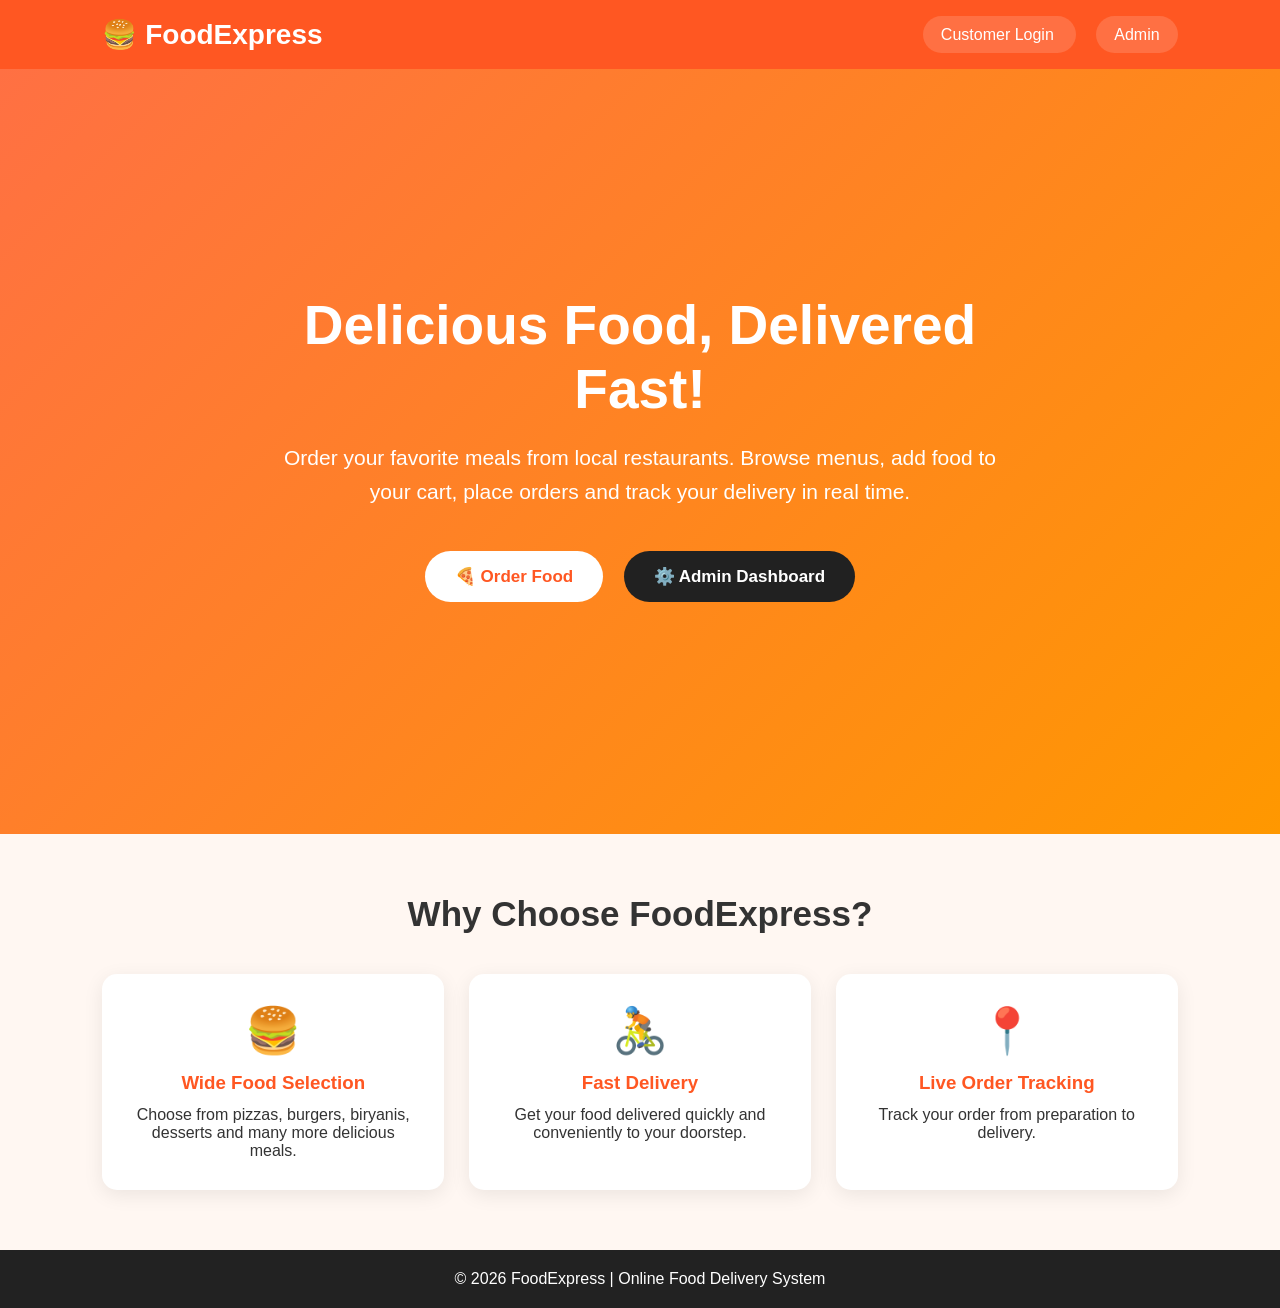
==== admin.html @ 4112fac6 "Initial commit - OFD System" ====
<!DOCTYPE html>
<html lang="en">

<head>
    <meta charset="UTF-8">
    <meta name="viewport" content="width=device-width, initial-scale=1.0">

    <title>FoodExpress - Online Food Delivery</title>

    <style>
        * {
            margin: 0;
            padding: 0;
            box-sizing: border-box;
            font-family: Arial, sans-serif;
        }

        body {
            background: #fff7f2;
            color: #333;
        }

        .navbar {
            background: #ff5722;
            color: white;
            padding: 18px 8%;
            display: flex;
            justify-content: space-between;
            align-items: center;
        }

        .logo {
            font-size: 28px;
            font-weight: bold;
        }

        .nav-buttons a {
            color: white;
            text-decoration: none;
            margin-left: 20px;
            padding: 10px 18px;
            border-radius: 20px;
            background: rgba(255,255,255,0.15);
        }

        .nav-buttons a:hover {
            background: white;
            color: #ff5722;
        }

        .hero {
            min-height: 85vh;
            display: flex;
            align-items: center;
            justify-content: center;
            text-align: center;
            padding: 40px 20px;
            background: linear-gradient(135deg, #ff7043, #ff9800);
            color: white;
        }

        .hero-content {
            max-width: 750px;
        }

        .hero h1 {
            font-size: 55px;
            margin-bottom: 20px;
        }

        .hero p {
            font-size: 21px;
            line-height: 1.6;
            margin-bottom: 35px;
        }

        .btn {
            display: inline-block;
            padding: 15px 30px;
            border-radius: 30px;
            text-decoration: none;
            font-size: 17px;
            font-weight: bold;
            margin: 8px;
            cursor: pointer;
            border: none;
        }

        .customer-btn {
            background: white;
            color: #ff5722;
        }

        .admin-btn {
            background: #212121;
            color: white;
        }

        .features {
            padding: 60px 8%;
            text-align: center;
        }

        .features h2 {
            font-size: 35px;
            margin-bottom: 40px;
        }

        .feature-container {
            display: grid;
            grid-template-columns: repeat(3, 1fr);
            gap: 25px;
        }

        .feature {
            background: white;
            padding: 30px;
            border-radius: 15px;
            box-shadow: 0 5px 20px rgba(0,0,0,0.08);
        }

        .feature .icon {
            font-size: 45px;
            margin-bottom: 15px;
        }

        .feature h3 {
            margin-bottom: 12px;
            color: #ff5722;
        }

        footer {
            background: #222;
            color: white;
            text-align: center;
            padding: 20px;
        }

        @media(max-width: 768px) {

            .navbar {
                padding: 15px 5%;
            }

            .nav-buttons a {
                margin-left: 5px;
                padding: 8px 10px;
            }

            .hero h1 {
                font-size: 40px;
            }

            .feature-container {
                grid-template-columns: 1fr;
            }
        }
    </style>
</head>

<body>

    <nav class="navbar">

        <div class="logo">
            🍔 FoodExpress
        </div>

        <div class="nav-buttons">

            <a href="login.html">
                Customer Login
            </a>

            <a href="admin.html">
                Admin
            </a>

        </div>

    </nav>


    <section class="hero">

        <div class="hero-content">

            <h1>
                Delicious Food, Delivered Fast!
            </h1>

            <p>
                Order your favorite meals from local restaurants.
                Browse menus, add food to your cart, place orders
                and track your delivery in real time.
            </p>

            <a href="login.html" class="btn customer-btn">
                🍕 Order Food
            </a>

            <a href="admin.html" class="btn admin-btn">
                ⚙️ Admin Dashboard
            </a>

        </div>

    </section>


    <section class="features">

        <h2>
            Why Choose FoodExpress?
        </h2>

        <div class="feature-container">

            <div class="feature">

                <div class="icon">
                    🍔
                </div>

                <h3>
                    Wide Food Selection
                </h3>

                <p>
                    Choose from pizzas, burgers, biryanis,
                    desserts and many more delicious meals.
                </p>

            </div>


            <div class="feature">

                <div class="icon">
                    🚴
                </div>

                <h3>
                    Fast Delivery
                </h3>

                <p>
                    Get your food delivered quickly and
                    conveniently to your doorstep.
                </p>

            </div>


            <div class="feature">

                <div class="icon">
                    📍
                </div>

                <h3>
                    Live Order Tracking
                </h3>

                <p>
                    Track your order from preparation
                    to delivery.
                </p>

            </div>

        </div>

    </section>


    <footer>

        <p>
            © 2026 FoodExpress | Online Food Delivery System
        </p>

    </footer>

</body>

</html>
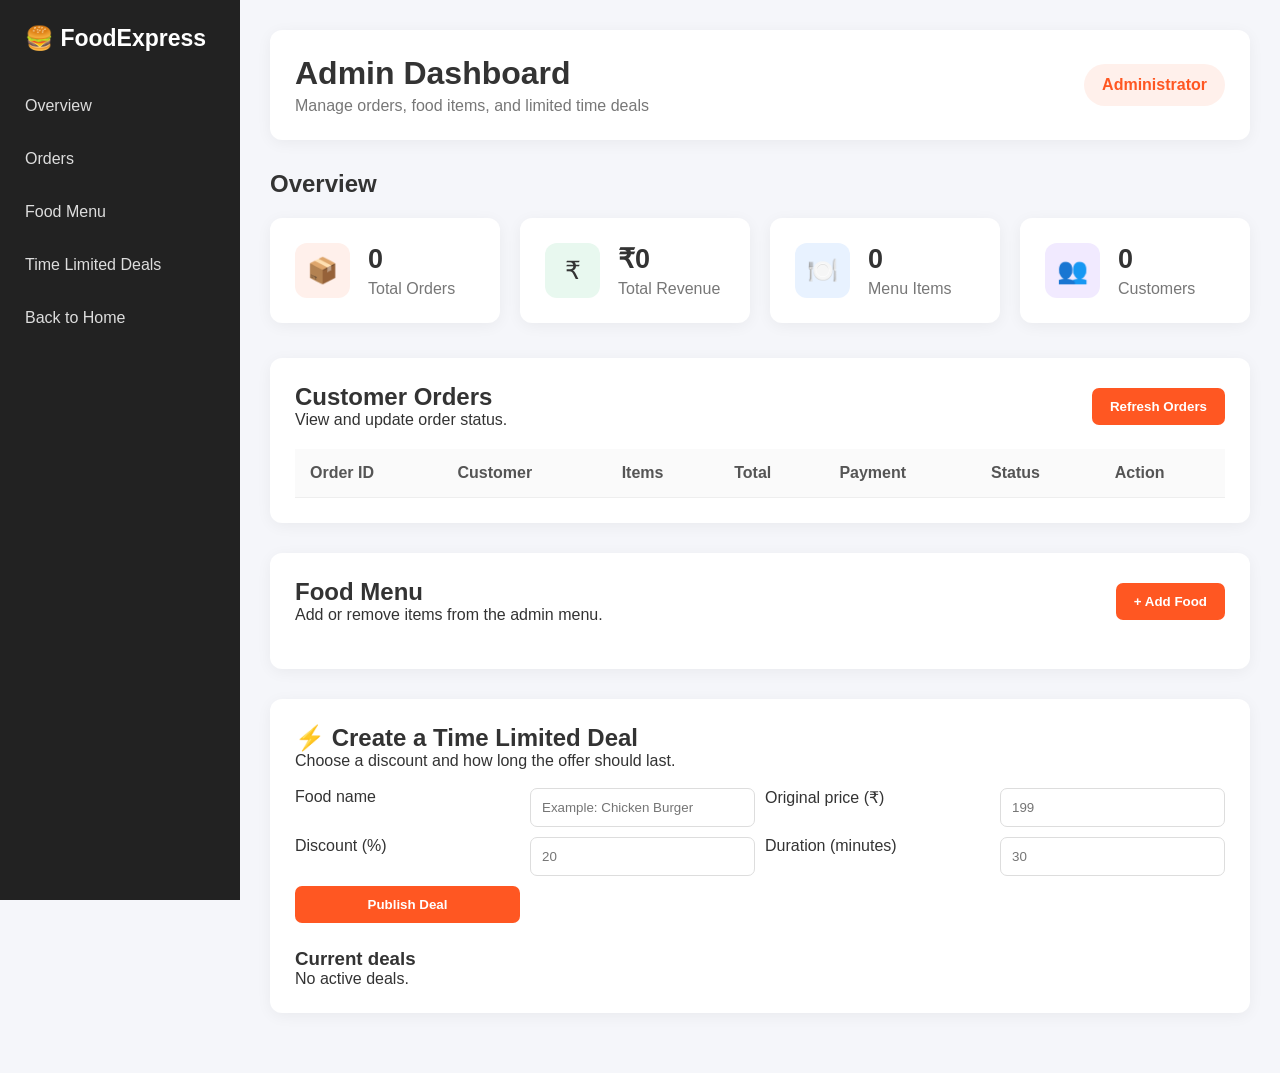
==== commit 391ee20c: "Add timed discount deals" ====
--- a/admin.html
+++ b/admin.html
@@ -1,287 +1,142 @@
 <!DOCTYPE html>
 <html lang="en">
+<head>
+  <meta charset="UTF-8">
+  <meta name="viewport" content="width=device-width, initial-scale=1.0">
+  <title>FoodExpress Admin Dashboard</title>
+  <link rel="stylesheet" href="admin.css">
+  <script src="admin.js" defer></script>
+</head>
+<body>
+  <aside class="sidebar">
+    <div class="admin-logo">🍔 FoodExpress</div>
+    <ul>
+      <li><a href="#overview">Overview</a></li>
+      <li><a href="#orders">Orders</a></li>
+      <li><a href="#menu">Food Menu</a></li>
+      <li><a href="#deals">Time Limited Deals</a></li>
+      <li><a href="index.html">Back to Home</a></li>
+    </ul>
+  </aside>
 
-<head>
-    <meta charset="UTF-8">
-    <meta name="viewport" content="width=device-width, initial-scale=1.0">
+  <main class="main-content">
+    <header class="top-header">
+      <div>
+        <h1>Admin Dashboard</h1>
+        <p>Manage orders, food items, and limited time deals</p>
+      </div>
+      <div class="admin-profile">Administrator</div>
+    </header>
 
-    <title>FoodExpress - Online Food Delivery</title>
-
-    <style>
-        * {
-            margin: 0;
-            padding: 0;
-            box-sizing: border-box;
-            font-family: Arial, sans-serif;
-        }
-
-        body {
-            background: #fff7f2;
-            color: #333;
-        }
-
-        .navbar {
-            background: #ff5722;
-            color: white;
-            padding: 18px 8%;
-            display: flex;
-            justify-content: space-between;
-            align-items: center;
-        }
-
-        .logo {
-            font-size: 28px;
-            font-weight: bold;
-        }
-
-        .nav-buttons a {
-            color: white;
-            text-decoration: none;
-            margin-left: 20px;
-            padding: 10px 18px;
-            border-radius: 20px;
-            background: rgba(255,255,255,0.15);
-        }
-
-        .nav-buttons a:hover {
-            background: white;
-            color: #ff5722;
-        }
-
-        .hero {
-            min-height: 85vh;
-            display: flex;
-            align-items: center;
-            justify-content: center;
-            text-align: center;
-            padding: 40px 20px;
-            background: linear-gradient(135deg, #ff7043, #ff9800);
-            color: white;
-        }
-
-        .hero-content {
-            max-width: 750px;
-        }
-
-        .hero h1 {
-            font-size: 55px;
-            margin-bottom: 20px;
-        }
-
-        .hero p {
-            font-size: 21px;
-            line-height: 1.6;
-            margin-bottom: 35px;
-        }
-
-        .btn {
-            display: inline-block;
-            padding: 15px 30px;
-            border-radius: 30px;
-            text-decoration: none;
-            font-size: 17px;
-            font-weight: bold;
-            margin: 8px;
-            cursor: pointer;
-            border: none;
-        }
-
-        .customer-btn {
-            background: white;
-            color: #ff5722;
-        }
-
-        .admin-btn {
-            background: #212121;
-            color: white;
-        }
-
-        .features {
-            padding: 60px 8%;
-            text-align: center;
-        }
-
-        .features h2 {
-            font-size: 35px;
-            margin-bottom: 40px;
-        }
-
-        .feature-container {
-            display: grid;
-            grid-template-columns: repeat(3, 1fr);
-            gap: 25px;
-        }
-
-        .feature {
-            background: white;
-            padding: 30px;
-            border-radius: 15px;
-            box-shadow: 0 5px 20px rgba(0,0,0,0.08);
-        }
-
-        .feature .icon {
-            font-size: 45px;
-            margin-bottom: 15px;
-        }
-
-        .feature h3 {
-            margin-bottom: 12px;
-            color: #ff5722;
-        }
-
-        footer {
-            background: #222;
-            color: white;
-            text-align: center;
-            padding: 20px;
-        }
-
-        @media(max-width: 768px) {
-
-            .navbar {
-                padding: 15px 5%;
-            }
-
-            .nav-buttons a {
-                margin-left: 5px;
-                padding: 8px 10px;
-            }
-
-            .hero h1 {
-                font-size: 40px;
-            }
-
-            .feature-container {
-                grid-template-columns: 1fr;
-            }
-        }
-    </style>
-</head>
-
-<body>
-
-    <nav class="navbar">
-
-        <div class="logo">
-            🍔 FoodExpress
-        </div>
-
-        <div class="nav-buttons">
-
-            <a href="login.html">
-                Customer Login
-            </a>
-
-            <a href="admin.html">
-                Admin
-            </a>
-
-        </div>
-
-    </nav>
-
-
-    <section class="hero">
-
-        <div class="hero-content">
-
-            <h1>
-                Delicious Food, Delivered Fast!
-            </h1>
-
-            <p>
-                Order your favorite meals from local restaurants.
-                Browse menus, add food to your cart, place orders
-                and track your delivery in real time.
-            </p>
-
-            <a href="login.html" class="btn customer-btn">
-                🍕 Order Food
-            </a>
-
-            <a href="admin.html" class="btn admin-btn">
-                ⚙️ Admin Dashboard
-            </a>
-
-        </div>
-
+    <section class="dashboard-section" id="overview">
+      <h2>Overview</h2>
+      <div class="stats-container">
+        <article class="stat-card">
+          <div class="stat-icon orange">📦</div>
+          <div><h3 id="totalOrders">0</h3><p>Total Orders</p></div>
+        </article>
+        <article class="stat-card">
+          <div class="stat-icon green">₹</div>
+          <div><h3 id="totalRevenue">₹0</h3><p>Total Revenue</p></div>
+        </article>
+        <article class="stat-card">
+          <div class="stat-icon blue">🍽️</div>
+          <div><h3 id="totalMenuItems">0</h3><p>Menu Items</p></div>
+        </article>
+        <article class="stat-card">
+          <div class="stat-icon purple">👥</div>
+          <div><h3 id="totalCustomers">0</h3><p>Customers</p></div>
+        </article>
+      </div>
     </section>
 
+    <section class="admin-section" id="orders">
+      <div class="section-heading">
+        <div>
+          <h2>Customer Orders</h2>
+          <p>View and update order status.</p>
+        </div>
+        <button class="refresh-btn" onclick="loadOrders()">Refresh Orders</button>
+      </div>
 
-    <section class="features">
-
-        <h2>
-            Why Choose FoodExpress?
-        </h2>
-
-        <div class="feature-container">
-
-            <div class="feature">
-
-                <div class="icon">
-                    🍔
-                </div>
-
-                <h3>
-                    Wide Food Selection
-                </h3>
-
-                <p>
-                    Choose from pizzas, burgers, biryanis,
-                    desserts and many more delicious meals.
-                </p>
-
-            </div>
-
-
-            <div class="feature">
-
-                <div class="icon">
-                    🚴
-                </div>
-
-                <h3>
-                    Fast Delivery
-                </h3>
-
-                <p>
-                    Get your food delivered quickly and
-                    conveniently to your doorstep.
-                </p>
-
-            </div>
-
-
-            <div class="feature">
-
-                <div class="icon">
-                    📍
-                </div>
-
-                <h3>
-                    Live Order Tracking
-                </h3>
-
-                <p>
-                    Track your order from preparation
-                    to delivery.
-                </p>
-
-            </div>
-
-        </div>
-
+      <div class="table-container">
+        <table>
+          <thead>
+            <tr>
+              <th>Order ID</th>
+              <th>Customer</th>
+              <th>Items</th>
+              <th>Total</th>
+              <th>Payment</th>
+              <th>Status</th>
+              <th>Action</th>
+            </tr>
+          </thead>
+          <tbody id="ordersTable"></tbody>
+        </table>
+      </div>
     </section>
 
+    <section class="admin-section" id="menu">
+      <div class="section-heading">
+        <div>
+          <h2>Food Menu</h2>
+          <p>Add or remove items from the admin menu.</p>
+        </div>
+        <button class="add-food-btn" onclick="openAddFood()">+ Add Food</button>
+      </div>
+      <div class="admin-food-container" id="adminFoodContainer"></div>
+    </section>
 
-    <footer>
+    <section class="admin-section" id="deals">
+      <h2>⚡ Create a Time Limited Deal</h2>
+      <p>Choose a discount and how long the offer should last.</p>
 
-        <p>
-            © 2026 FoodExpress | Online Food Delivery System
-        </p>
+      <form id="dealForm" class="deal-form">
+        <label for="dealName">Food name</label>
+        <input id="dealName" type="text" placeholder="Example: Chicken Burger" required>
 
-    </footer>
+        <label for="dealPrice">Original price (₹)</label>
+        <input id="dealPrice" type="number" min="1" placeholder="199" required>
 
+        <label for="dealDiscount">Discount (%)</label>
+        <input id="dealDiscount" type="number" min="1" max="90" placeholder="20" required>
+
+        <label for="dealMinutes">Duration (minutes)</label>
+        <input id="dealMinutes" type="number" min="1" placeholder="30" required>
+
+        <button class="add-food-btn" type="submit">Publish Deal</button>
+      </form>
+
+      <h3>Current deals</h3>
+      <div id="adminDeals"></div>
+    </section>
+  </main>
+
+  <div class="modal" id="foodModal">
+    <div class="modal-content">
+      <span class="close" onclick="closeFoodModal()" aria-label="Close">&times;</span>
+      <h2>Add Food Item</h2>
+
+      <form id="foodForm" onsubmit="addFood(event)">
+        <label for="foodName">Food name</label>
+        <input id="foodName" type="text" required>
+
+        <label for="foodCategory">Category</label>
+        <input id="foodCategory" type="text" placeholder="Pizza, Burger, Dessert…" required>
+
+        <label for="foodRestaurant">Restaurant</label>
+        <input id="foodRestaurant" type="text" required>
+
+        <label for="foodPrice">Price (₹)</label>
+        <input id="foodPrice" type="number" min="1" required>
+
+        <label for="foodEmoji">Food emoji</label>
+        <input id="foodEmoji" type="text" placeholder="🍕" required>
+
+        <button class="save-btn" type="submit">Save Food Item</button>
+      </form>
+    </div>
+  </div>
 </body>
-
 </html>
--- a/admin.css
+++ b/admin.css
@@ -0,0 +1,558 @@
+* {
+    margin: 0;
+    padding: 0;
+    box-sizing: border-box;
+    font-family: Arial, sans-serif;
+}
+
+body {
+    background: #f5f6fa;
+    color: #333;
+}
+
+
+/* SIDEBAR */
+
+.sidebar {
+    position: fixed;
+    left: 0;
+    top: 0;
+
+    width: 240px;
+    height: 100vh;
+
+    background: #222;
+
+    color: white;
+
+    padding: 25px 0;
+
+    z-index: 100;
+}
+
+.admin-logo {
+    font-size: 23px;
+    font-weight: bold;
+    padding: 0 25px 30px;
+}
+
+.sidebar ul {
+    list-style: none;
+}
+
+.sidebar li {
+    margin-bottom: 5px;
+}
+
+.sidebar a {
+    display: block;
+    color: #ddd;
+    text-decoration: none;
+    padding: 15px 25px;
+}
+
+.sidebar a:hover {
+    background: #ff5722;
+    color: white;
+}
+
+
+/* MAIN */
+
+.main-content {
+    margin-left: 240px;
+    padding: 30px;
+}
+
+
+/* HEADER */
+
+.top-header {
+    background: white;
+
+    padding: 25px;
+
+    border-radius: 12px;
+
+    display: flex;
+
+    justify-content: space-between;
+
+    align-items: center;
+
+    margin-bottom: 30px;
+
+    box-shadow:
+        0 3px 15px rgba(0,0,0,0.05);
+}
+
+.top-header h1 {
+    margin-bottom: 5px;
+}
+
+.top-header p {
+    color: #777;
+}
+
+.admin-profile {
+    background: #fff0eb;
+    color: #ff5722;
+    padding: 12px 18px;
+    border-radius: 25px;
+    font-weight: bold;
+}
+
+
+/* DASHBOARD */
+
+.dashboard-section {
+    margin-bottom: 35px;
+}
+
+.dashboard-section h2 {
+    margin-bottom: 20px;
+}
+
+.stats-container {
+    display: grid;
+
+    grid-template-columns:
+        repeat(4, 1fr);
+
+    gap: 20px;
+}
+
+.stat-card {
+    background: white;
+
+    padding: 25px;
+
+    border-radius: 12px;
+
+    display: flex;
+
+    align-items: center;
+
+    gap: 18px;
+
+    box-shadow:
+        0 3px 15px rgba(0,0,0,0.05);
+}
+
+.stat-card h3 {
+    font-size: 27px;
+    margin-bottom: 5px;
+}
+
+.stat-card p {
+    color: #777;
+}
+
+.stat-icon {
+    width: 55px;
+    height: 55px;
+
+    display: flex;
+
+    align-items: center;
+
+    justify-content: center;
+
+    border-radius: 12px;
+
+    font-size: 25px;
+}
+
+.orange {
+    background: #fff0eb;
+}
+
+.green {
+    background: #e8f8ef;
+}
+
+.blue {
+    background: #e8f2ff;
+}
+
+.purple {
+    background: #f1eaff;
+}
+
+
+/* SECTIONS */
+
+.admin-section {
+    background: white;
+
+    padding: 25px;
+
+    border-radius: 12px;
+
+    margin-bottom: 30px;
+
+    box-shadow:
+        0 3px 15px rgba(0,0,0,0.05);
+}
+
+.section-heading {
+    display: flex;
+
+    justify-content: space-between;
+
+    align-items: center;
+
+    margin-bottom: 20px;
+}
+
+
+/* BUTTONS */
+
+.refresh-btn,
+.add-food-btn {
+    border: none;
+
+    background: #ff5722;
+
+    color: white;
+
+    padding: 11px 18px;
+
+    border-radius: 7px;
+
+    cursor: pointer;
+
+    font-weight: bold;
+}
+
+.refresh-btn:hover,
+.add-food-btn:hover {
+    background: #e64a19;
+}
+
+
+/* TABLE */
+
+.table-container {
+    overflow-x: auto;
+}
+
+table {
+    width: 100%;
+
+    border-collapse: collapse;
+}
+
+th,
+td {
+    padding: 15px;
+
+    text-align: left;
+
+    border-bottom: 1px solid #eee;
+}
+
+th {
+    background: #fafafa;
+    color: #555;
+}
+
+td {
+    font-size: 14px;
+}
+
+
+/* STATUS */
+
+.status-select {
+    padding: 7px;
+
+    border: 1px solid #ddd;
+
+    border-radius: 6px;
+
+    outline: none;
+}
+
+.status-select:focus {
+    border-color: #ff5722;
+}
+
+
+/* MENU */
+
+.admin-food-container {
+    display: grid;
+
+    grid-template-columns:
+        repeat(4, 1fr);
+
+    gap: 20px;
+}
+
+.admin-food-card {
+    border: 1px solid #eee;
+
+    border-radius: 12px;
+
+    padding: 20px;
+
+    text-align: center;
+}
+
+.admin-food-image {
+    font-size: 60px;
+
+    background: #fff5f0;
+
+    padding: 20px;
+
+    border-radius: 10px;
+
+    margin-bottom: 15px;
+}
+
+.admin-food-card h3 {
+    margin-bottom: 8px;
+}
+
+.admin-food-card p {
+    color: #777;
+    margin-bottom: 8px;
+}
+
+.food-price {
+    color: #ff5722;
+
+    font-size: 20px;
+
+    font-weight: bold;
+
+    margin-bottom: 15px;
+}
+
+.delete-btn {
+    border: none;
+
+    background: #e53935;
+
+    color: white;
+
+    padding: 8px 15px;
+
+    border-radius: 6px;
+
+    cursor: pointer;
+}
+
+.delete-btn:hover {
+    background: #c62828;
+}
+
+
+/* MODAL */
+
+.modal {
+    display: none;
+
+    position: fixed;
+
+    z-index: 200;
+
+    left: 0;
+
+    top: 0;
+
+    width: 100%;
+
+    height: 100%;
+
+    background: rgba(0,0,0,0.6);
+}
+
+.modal-content {
+    background: white;
+
+    width: 90%;
+
+    max-width: 500px;
+
+    margin: 70px auto;
+
+    padding: 30px;
+
+    border-radius: 12px;
+
+    position: relative;
+}
+
+.close {
+    position: absolute;
+
+    right: 20px;
+
+    top: 15px;
+
+    font-size: 30px;
+
+    cursor: pointer;
+}
+
+.modal-content h2 {
+    margin-bottom: 20px;
+}
+
+.modal-content form {
+    display: flex;
+
+    flex-direction: column;
+
+    gap: 10px;
+}
+
+.modal-content label {
+    font-weight: bold;
+
+    margin-top: 8px;
+}
+
+.modal-content input,
+.modal-content select {
+    padding: 12px;
+
+    border: 1px solid #ddd;
+
+    border-radius: 7px;
+
+    outline: none;
+}
+
+.save-btn {
+    margin-top: 15px;
+
+    padding: 13px;
+
+    background: #ff5722;
+
+    color: white;
+
+    border: none;
+
+    border-radius: 7px;
+
+    cursor: pointer;
+
+    font-weight: bold;
+}
+
+
+/* RESPONSIVE */
+
+@media(max-width: 1100px) {
+
+    .stats-container {
+        grid-template-columns:
+            repeat(2, 1fr);
+    }
+
+    .admin-food-container {
+        grid-template-columns:
+            repeat(2, 1fr);
+    }
+
+}
+
+
+@media(max-width: 700px) {
+
+    .sidebar {
+        position: relative;
+
+        width: 100%;
+
+        height: auto;
+    }
+
+    .sidebar ul {
+        display: flex;
+
+        overflow-x: auto;
+    }
+
+    .sidebar li {
+        white-space: nowrap;
+    }
+
+    .main-content {
+        margin-left: 0;
+
+        padding: 15px;
+    }
+
+    .top-header {
+        flex-direction: column;
+
+        align-items: flex-start;
+
+        gap: 15px;
+    }
+
+    .stats-container {
+        grid-template-columns: 1fr;
+    }
+
+    .admin-food-container {
+        grid-template-columns: 1fr;
+    }
+
+}
+.deal-form {
+  display: grid;
+  grid-template-columns: repeat(auto-fit, minmax(180px, 1fr));
+  gap: 10px;
+  margin: 18px 0 25px;
+}
+
+.deal-form input {
+  padding: 11px;
+  border: 1px solid #ddd;
+  border-radius: 7px;
+}
+
+.deal-row,
+.limited-deal-card {
+  background: white;
+  border: 1px solid #eee;
+  border-radius: 10px;
+  padding: 16px;
+  margin: 10px 0;
+}
+
+.deal-row {
+  display: flex;
+  flex-wrap: wrap;
+  align-items: center;
+  gap: 14px;
+}
+
+.deals-section {
+  padding: 35px 7%;
+  background: #fff0e8;
+}
+
+.limited-deals {
+  display: grid;
+  grid-template-columns: repeat(auto-fit, minmax(220px, 1fr));
+  gap: 15px;
+  margin-top: 18px;
+}
+
+.limited-deal-card strong {
+  color: #e64a19;
+  font-size: 20px;
+}
+
+.deal-countdown {
+  color: #c0392b;
+  font-weight: bold;
+}
